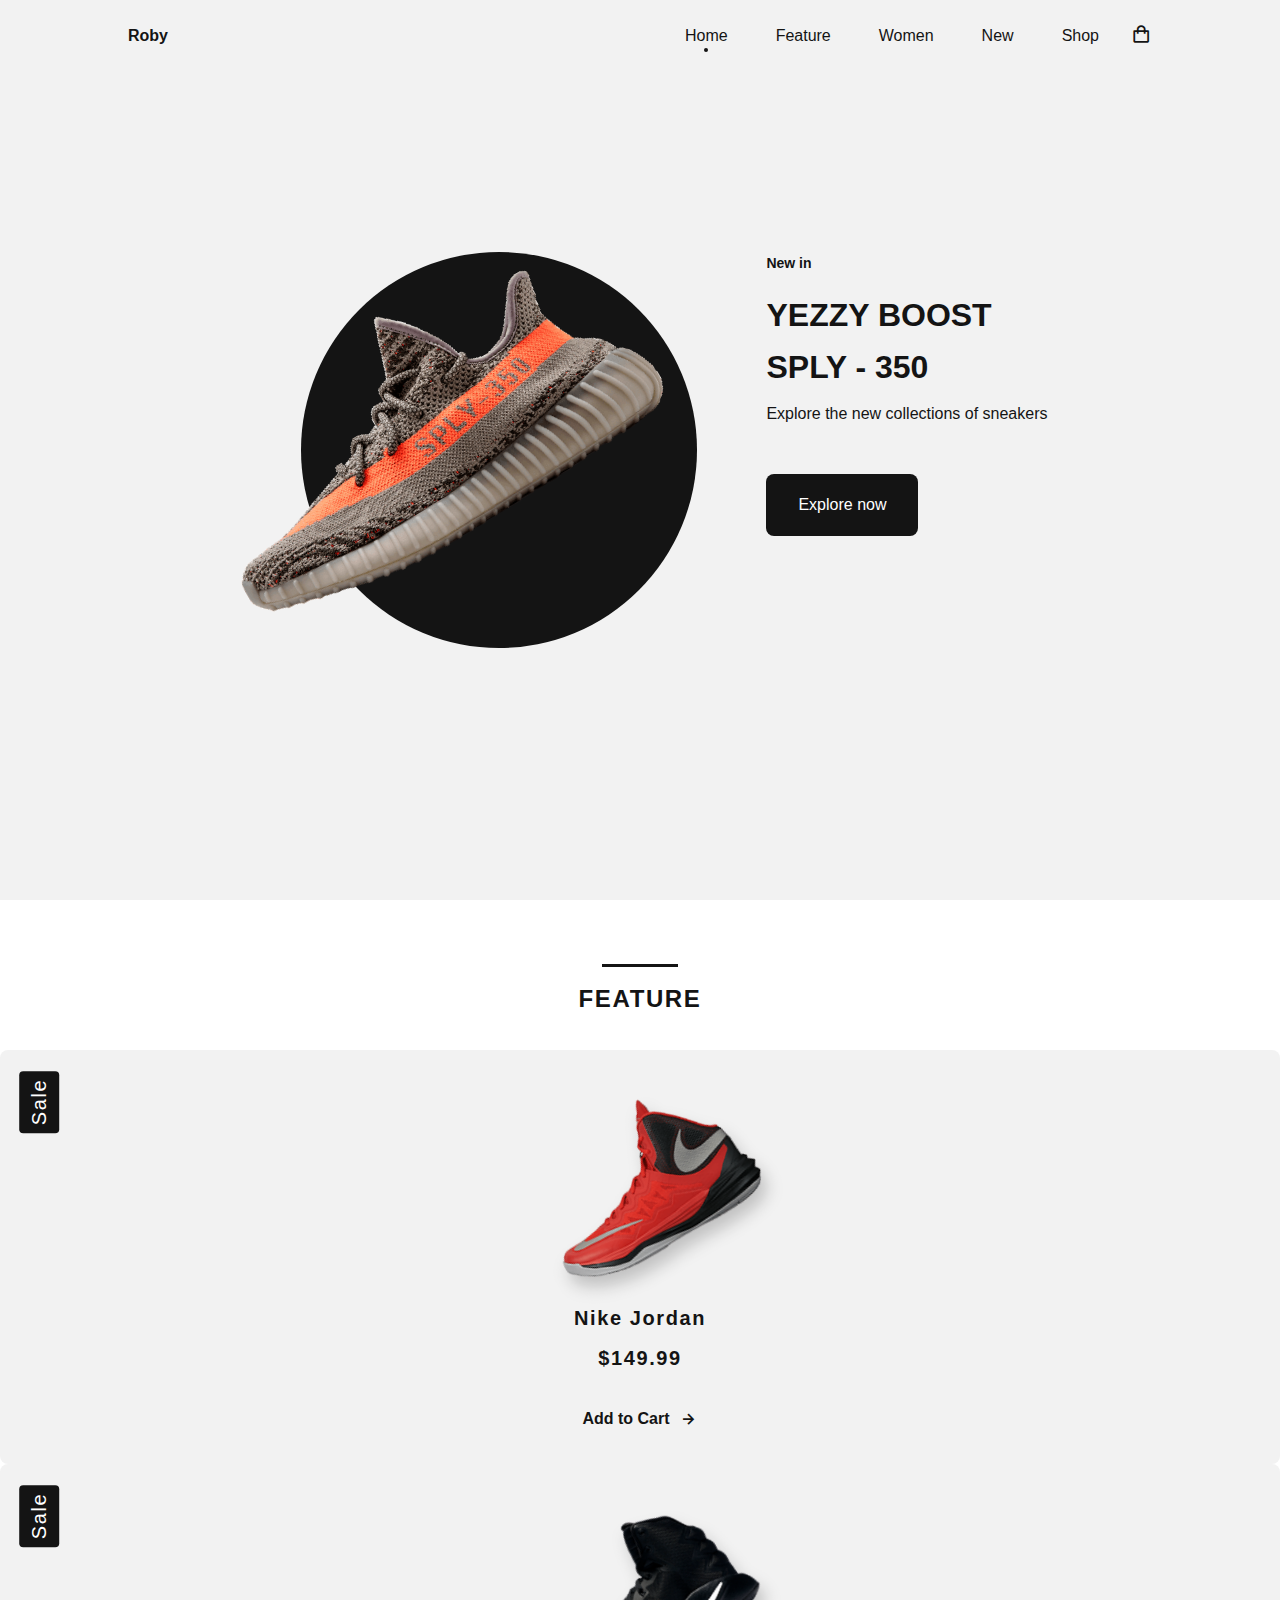
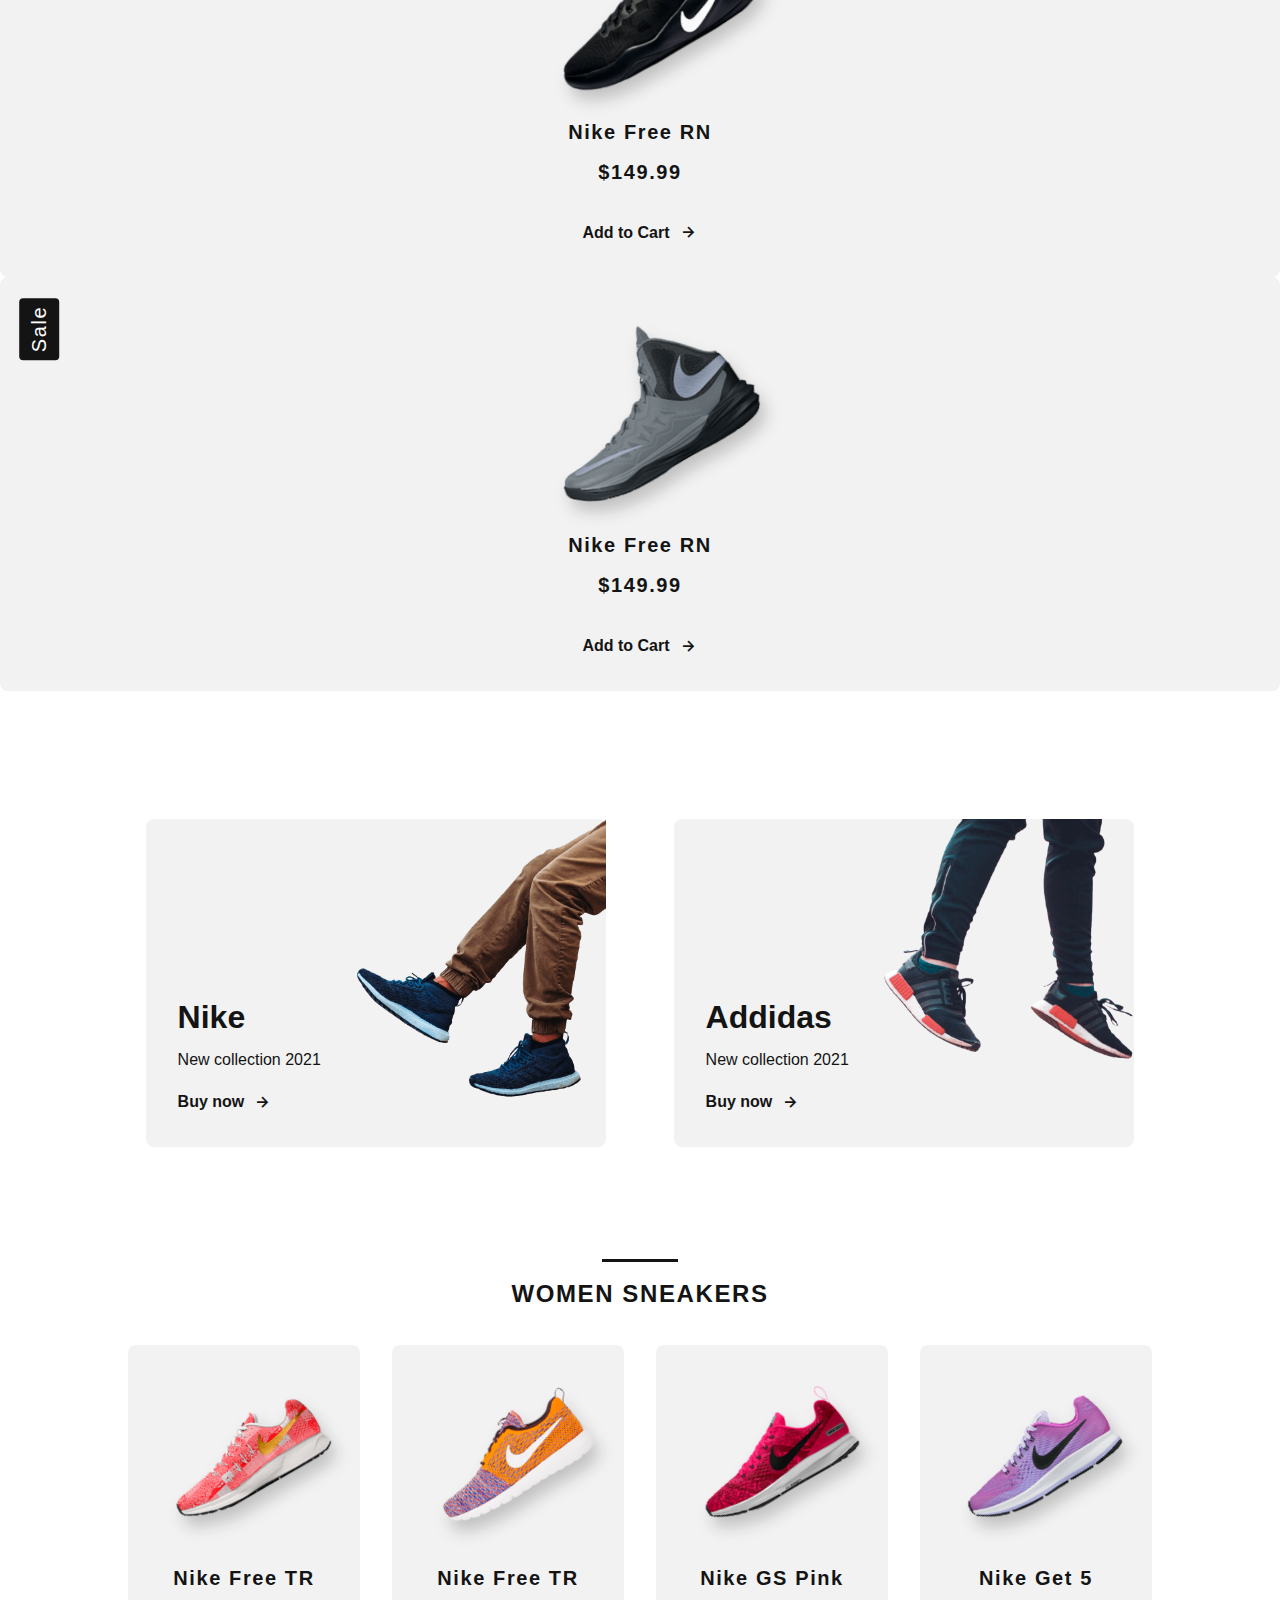
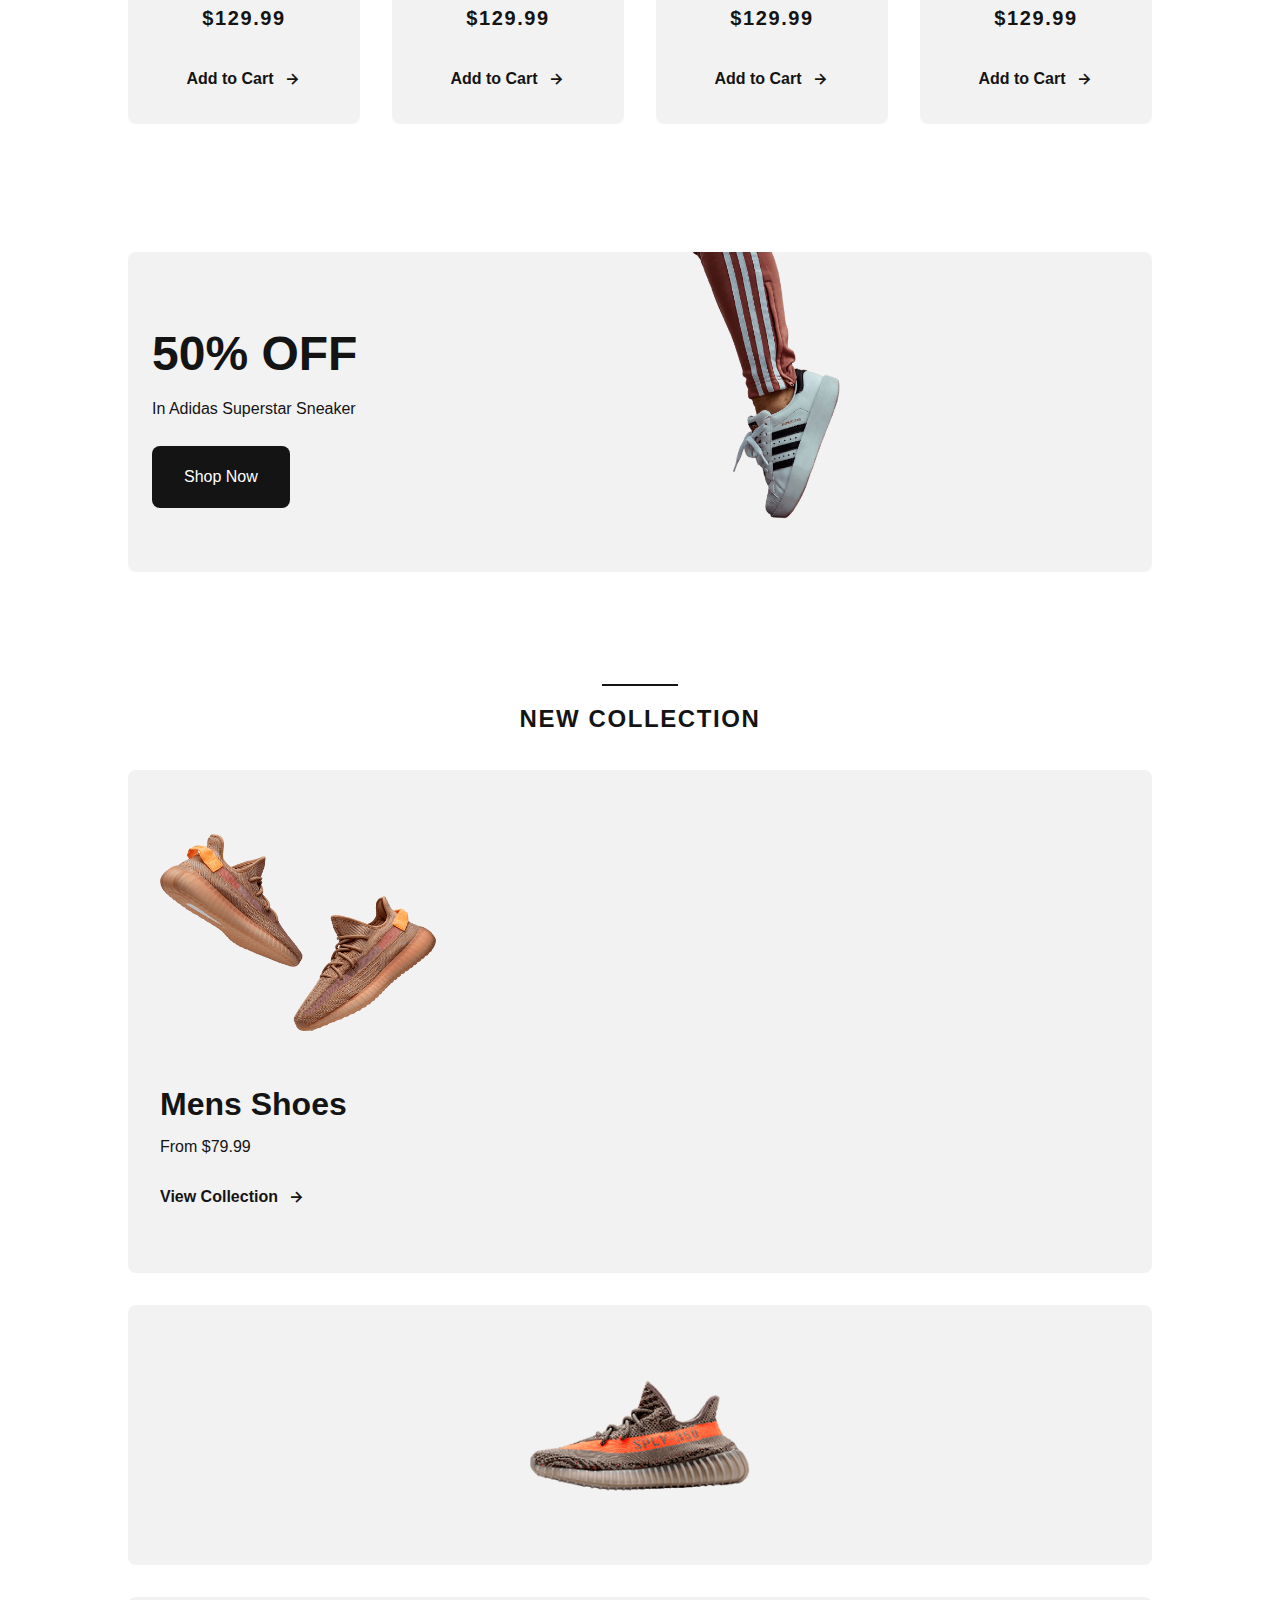
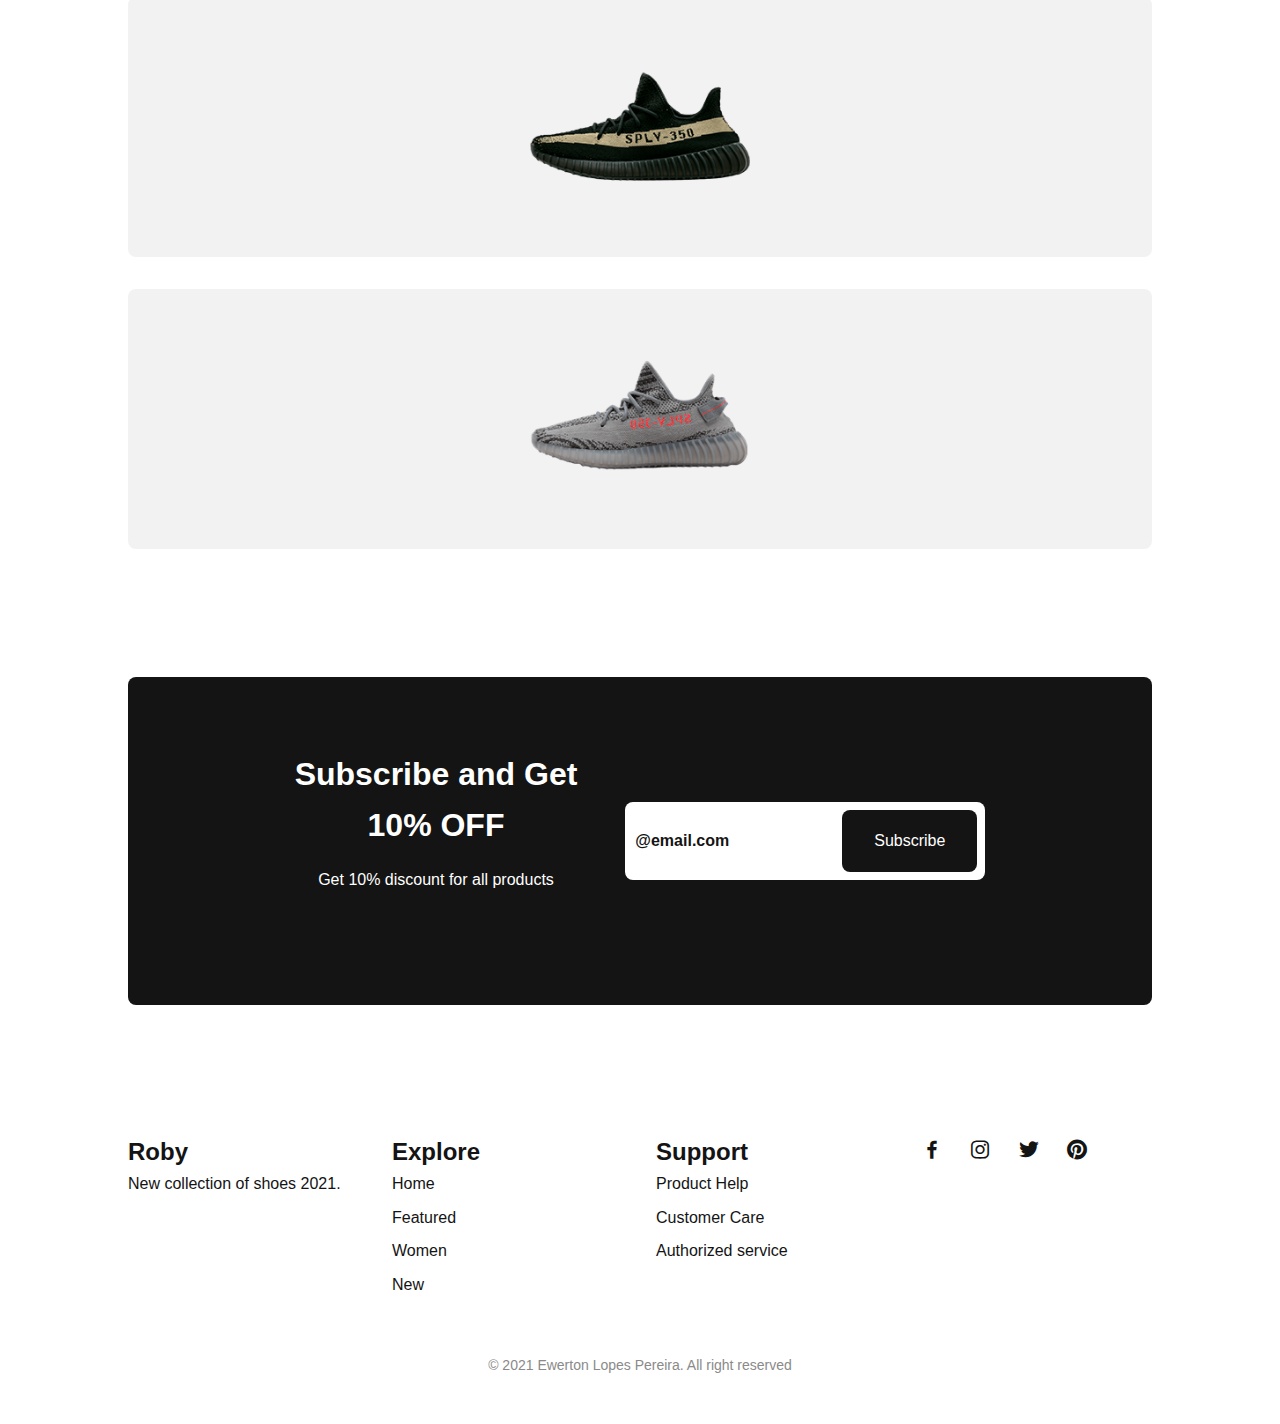
==== index.html @ 41cf19eb "Ecommerce Sneaker Store: HTML, Css and JavaScript." ====
<!DOCTYPE html>
<html lang="pt-BR">
  <head>
    <meta charset="UTF-8" />
    <meta http-equiv="X-UA-Compatible" content="IE=edge" />
    <meta name="viewport" content="width=device-width, initial-scale=1.0" />
    <title>E-commerce Sneakers</title>
    <link rel="stylesheet" href="./assets/css/style.css" />
    <link
      rel="stylesheet"
      href="https://cdn.jsdelivr.net/npm/boxicons@latest/css/boxicons.min.css"
    />
  </head>
  <body>
    <header class="l-header" id="header">
      <nav class="nav bd-grid">
        <div class="nav__toggle" id="nav-toggle">
          <i class="bx bxs-grid"></i>
        </div>

        <a href="" class="nav__logo">Roby</a>

        <div class="nav__menu" id="nav-menu">
          <ul class="nav__list">
            <li class="nav__item">
              <a href="#home" class="nav__link active">Home</a>
            </li>
            <li class="nav__item">
              <a href="#feature" class="nav__link">Feature</a>
            </li>
            <li class="nav__item">
              <a href="#women" class="nav__link">Women</a>
            </li>
            <li class="nav__item"><a href="#new" class="nav__link">New</a></li>
            <li class="nav__item">
              <a href="./shop.html" class="nav__link">Shop</a>
            </li>
          </ul>
        </div>

        <div class="nav__shop">
          <i class="bx bx-shopping-bag"></i>
        </div>
      </nav>
    </header>

    <main class="main l-main">
      <!--HOME -->
      <section class="home" id="home">
        <div class="home__container bd-grid">
          <div class="home_sneaker">
            <div class="home__shape">
              <img src="./assets/img/imghome.png" alt="" class="home__img" />
            </div>

            <div class="home__data">
              <span class="home__new">New in</span>
              <h1 class="home__title">
                YEZZY BOOST <br />
                SPLY - 350
              </h1>
              <p class="home__description">
                Explore the new collections of sneakers
              </p>
              <a href="#" class="button">Explore now</a>
            </div>
          </div>
        </div>
      </section>

      <!-- FEATURE -->
      <section class="feature section" id="feature">
        <h2 class="section-title">FEATURE</h2>

        <div class="feature__container">
          <article class="sneaker">
            <div class="sneaker__sale">Sale</div>
            <img src="./assets/img/featured1.png" alt="" class="sneaker__img" />
            <span class="sneaker__name">Nike Jordan</span>
            <span class="sneaker__price">$149.99</span>
            <a href="#" class="button-light"
              >Add to Cart <i class="bx bx-right-arrow-alt button-icon"></i
            ></a>
          </article>

          <article class="sneaker">
            <div class="sneaker__sale">Sale</div>
            <img src="./assets/img/featured2.png" alt="" class="sneaker__img" />
            <span class="sneaker__name">Nike Free RN</span>
            <span class="sneaker__price">$149.99</span>
            <a href="#" class="button-light"
              >Add to Cart <i class="bx bx-right-arrow-alt button-icon"></i
            ></a>
          </article>

          <article class="sneaker">
            <div class="sneaker__sale">Sale</div>
            <img src="./assets/img/featured3.png" alt="" class="sneaker__img" />
            <span class="sneaker__name">Nike Free RN</span>
            <span class="sneaker__price">$149.99</span>
            <a href="#" class="button-light"
              >Add to Cart <i class="bx bx-right-arrow-alt button-icon"></i
            ></a>
          </article>
        </div>
      </section>

      <!--COLLECTION-->
      <section class="collection section">
        <div class="collection__container bd-grid">
          <div class="collection__card">
            <div class="collection__data">
              <h3 class="collection__name">Nike</h3>
              <p class="collection__description">New collection 2021</p>
              <a href="" class="button-light"
                >Buy now <i class="bx bx-right-arrow-alt button-icon"></i
              ></a>
            </div>

            <img
              src="./assets/img/collection1.png"
              alt=""
              class="collection__img"
            />
          </div>

          <div class="collection__card">
            <div class="collection__data">
              <h3 class="collection__name">Addidas</h3>
              <p class="collection__description">New collection 2021</p>
              <a href="" class="button-light"
                >Buy now <i class="bx bx-right-arrow-alt button-icon"></i
              ></a>
            </div>

            <img
              src="./assets/img/collection2.png"
              alt=""
              class="collection__img"
            />
          </div>
        </div>
      </section>

      <!--WOMEN SNEAKER-->
      <section class="women section" id="women">
        <h2 class="section-title">WOMEN SNEAKERS</h2>

        <div class="women__container bd-grid">
          <article class="sneaker">
            <img src="./assets/img/women1.png" alt="" class="sneaker__img" />
            <span class="sneaker__name">Nike Free TR</span>
            <span class="sneaker__price">$129.99</span>
            <a href="#" class="button-light"
              >Add to Cart <i class="bx bx-right-arrow-alt button-icon"></i
            ></a>
          </article>

          <article class="sneaker">
            <img src="./assets/img/women2.png" alt="" class="sneaker__img" />
            <span class="sneaker__name">Nike Free TR</span>
            <span class="sneaker__price">$129.99</span>
            <a href="#" class="button-light"
              >Add to Cart <i class="bx bx-right-arrow-alt button-icon"></i
            ></a>
          </article>

          <article class="sneaker">
            <img src="./assets/img/women3.png" alt="" class="sneaker__img" />
            <span class="sneaker__name">Nike GS Pink</span>
            <span class="sneaker__price">$129.99</span>
            <a href="#" class="button-light"
              >Add to Cart <i class="bx bx-right-arrow-alt button-icon"></i
            ></a>
          </article>

          <article class="sneaker">
            <img src="./assets/img/women4.png" alt="" class="sneaker__img" />
            <span class="sneaker__name">Nike Get 5</span>
            <span class="sneaker__price">$129.99</span>
            <a href="#" class="button-light"
              >Add to Cart <i class="bx bx-right-arrow-alt button-icon"></i
            ></a>
          </article>
        </div>
      </section>

      <!-- OFFER -->
      <section class="offer section">
        <div class="offer__container bd-grid">
          <div class="offer__data">
            <h3 class="offer__title">50% OFF</h3>
            <p class="offer__description">In Adidas Superstar Sneaker</p>
            <a href="#" class="button">Shop Now</a>
          </div>

          <img src="./assets/img/offert.png" alt="" class="offer__img" />
        </div>
      </section>

      <!--NEW COLLECTION -->
      <section class="new section" id="new">
        <h2 class="section-title">NEW COLLECTION</h2>

        <div class="new__container bd-grid">
          <div class="new__mens">
            <img src="./assets/img/new1.png" alt="" class="new__mens-img" />
            <h3 class="new__title">Mens Shoes</h3>
            <span class="new__price">From $79.99</span>
            <a href="#" class="button-light"
              >View Collection<i class="bx bx-right-arrow-alt button-icon"></i
            ></a>
          </div>
          <div class="new__sneaker">
            <div class="new__sneaker-card">
              <img
                src="./assets/img/new2.png"
                alt=""
                class="new__sneaker-img"
              />
              <div class="new__sneaker-overlay">
                <a href="#" class="button">Add to Cart</a>
              </div>
            </div>
          </div>

          <div class="new__sneaker">
            <div class="new__sneaker-card">
              <img
                src="./assets/img/new3.png"
                alt=""
                class="new__sneaker-img"
              />
              <div class="new__sneaker-overlay">
                <a href="#" class="button">Add to Cart</a>
              </div>
            </div>
          </div>

          <div class="new__sneaker">
            <div class="new__sneaker-card">
              <img
                src="./assets/img/new4.png"
                alt=""
                class="new__sneaker-img"
              />
              <div class="new__sneaker-overlay">
                <a href="#" class="button">Add to Cart</a>
              </div>
            </div>
          </div>
        </div>
      </section>

      <!-- NEWSLETTER  -->
      <section class="newsletter section">
        <div class="newsletter__container bd-grid">
          <div>
            <h3 class="newsletter__title">
              Subscribe and Get <br />
              10% OFF
            </h3>
            <p class="newsletter__description">
              Get 10% discount for all products
            </p>
          </div>
          <form action="" class="newsletter__subscribe">
            <input
              type="text"
              placeholder="@email.com"
              class="newsletter__input"
            />
            <a href="" class="button">Subscribe</a>
          </form>
        </div>
      </section>

      <!--FOOTER    -->
      <footer class="footer section">
        <div class="footer__container bd-grid">
          <div class="footer_box">
            <h3 class="footer__title">Roby</h3>
            <p class="footer__description">New collection of shoes 2021.</p>
          </div>

          <div class="footer_box">
            <h3 class="footer__title">Explore</h3>
            <ul>
              <li><a href="#home" class="footer__link">Home</a></li>
              <li><a href="#featured" class="footer__link">Featured</a></li>
              <li><a href="#women" class="footer__link">Women</a></li>
              <li><a href="#new" class="footer__link">New</a></li>
            </ul>
          </div>

          <div class="footer_box">
            <h3 class="footer__title">Support</h3>
            <ul>
              <li><a href="#" class="footer__link">Product Help</a></li>
              <li><a href="#" class="footer__link">Customer Care</a></li>
              <li><a href="#" class="footer__link">Authorized service</a></li>
            </ul>
          </div>

          <div class="footer_box">
            <a href="" class="footer__social"
              ><i class="bx bxl-facebook"></i
            ></a>
            <a href="" class="footer__social"
              ><i class="bx bxl-instagram"></i
            ></a>
            <a href="" class="footer__social"><i class="bx bxl-twitter"></i></a>
            <a href="" class="footer__social"
              ><i class="bx bxl-pinterest"></i
            ></a>
          </div>
        </div>

        <p class="footer__copy">
          &#169; 2021 Ewerton Lopes Pereira. All right reserved
        </p>
      </footer>
    </main>
    <script src="./assets/js/main.js"></script>
  </body>
</html>
---- assets/css/style.css ----
:root {
  --header-height: 3rem;

  --font-medium: 500;
  --font-semi-bold: 600;
  --font-bold: 700;

  --dark-color: #141414;
  --dark-color-light: #8a8a8a;
  --dark-color-lighten: #f2f2f2;
  --white-color: #fff;

  --body-font: "Poppins", sans-serif;
  --big-font-size: 1.25rem;
  --bigger-font-size: 1.5rem;
  --biggest-font-size: 2rem;
  --h2-font-size: 1.25rem;
  --normal-font-size: 0.938rem;
  --smaller-font-size: 0.813rem;

  --mb-1: 0.5rem;
  --mb-2: 1rem;
  --mb-3: 1.5rem;
  --mb-4: 2rem;
  --mb-5: 2.5rem;
  --mb-6: 3rem;

  --z-fixed: 100;

  --rotate-img: rotate(-30deg);
}

@media screen and (min-width: 768px) {
  :root {
    --big-font-size: 1.5rem;
    --bigger-font-size: 2rem;
    --biggest-font-size: 3rem;
    --normal-font-size: 1rem;
    --smaller-font-size: 0.875rem;
  }
}

*,
::before,
::after {
  box-sizing: border-box;
}

html {
  scroll-behavior: smooth;
}

body {
  margin: var(--header-height) 0 0 0;
  font-family: var(--body-font);
  font-size: var(--normal-font-size);
  font-weight: var(--font-medium);
  color: var(--dark-color);
  line-height: 1.6;
}

h1,
h2,
h3,
p,
ul {
  margin: 0;
}

ul {
  padding: 0;
  list-style: none;
}

a {
  text-decoration: none;
  color: var(--dark-color);
}

img {
  max-width: 100%;
  height: auto;
  display: block;
}

.section {
  padding: 5rem 0 2rem;
}

.section-title {
  position: relative;
  font-size: var(--big-font-size);
  margin-bottom: var(--mb-4);
  text-align: center;
  letter-spacing: 0.1rem;
}

.section-title::after {
  content: "";
  position: absolute;
  width: 56px;
  height: 0.18rem;
  top: -1rem;
  left: 0;
  right: 0;
  margin: auto;
  background-color: var(--dark-color);
}

/* LAYOUT */

.bd-grid {
  max-width: 1024px;
  display: grid;
  grid-template-columns: 100%;
  column-gap: 2rem;
  width: calc(100% - 2rem);
  margin-left: var(--mb-2);
  margin-right: var(--mb-2);
}

.l-header {
  width: 100%;
  position: fixed;
  top: 0;
  left: 0;
  z-index: var(--z-fixed);
  background-color: var(--dark-color-lighten);
}

/* NAV */
.nav {
  height: var(--header-height);
  display: flex;
  justify-content: space-between;
  align-items: center;
}

@media screen and (max-width: 768px) {
  .nav__menu {
    position: fixed;
    top: var(--header-height);
    left: -100%;
    width: 70%;
    height: 100vh;
    padding: 2rem;
    background-color: var(--white-color);
    transition: 0.5s;
  }
}

.nav__item {
  margin-bottom: var(--mb-4);
}

.nav__logo {
  font-weight: var(--font-semi-bold);
}

.nav__toggle,
.nav__shop {
  font-size: 1.3rem;
  cursor: pointer;
}

/* SHOW MENU */
.show {
  left: 0;
}

/* ACTIVE LINK */
.active {
  position: relative;
}

.active::before {
  content: "";
  position: absolute;
  bottom: -0.5rem;
  left: 45%;
  width: 4px;
  height: 4px;
  background-color: var(--dark-color);
  border-radius: 50%;
}

/* CHANGE COLOR HEADER */
.scroll-header {
  background-color: var(--white-color);
  box-shadow: 0 2px 4px rgba(0, 0, 0, 0.1);
}

/* HOME */
.home {
  background-color: var(--dark-color-lighten);
  overflow: hidden;
}

.home__container {
  height: calc(100vh - 2rem);
}

.home_sneaker {
  position: relative;
  display: flex;
  justify-content: center;
  align-self: center;
}

.home__shape {
  width: 220px;
  height: 220px;
  background-color: var(--dark-color);
  border-radius: 50%;
  margin: 0 auto;
}

.home__img {
  position: absolute;
  top: 2rem;
  max-width: initial;
  width: 255px;
  transform: var(--rotate-img);
}

.home__new {
  display: block;
  font-size: var(--smaller-font-size);
  font-weight: var(--font-semi-bold);
  margin-bottom: var(--mb-2);
}

.home__title {
  font-size: var(--bigger-font-size);
  margin-bottom: var(--mb-1);
}

.home__description {
  margin-bottom: var(--mb-6);
}

/* BUTTONS */
.button {
  display: inline-block;
  background-color: var(--dark-color);
  color: var(--white-color);
  padding: 1.125rem 2rem;
  font-weight: var(--font-medium);
  border-radius: 0.5rem;
  transition: 0.3s;
}

.button:hover {
  transform: translateY(-0.25rem);
}

.button-light {
  display: inline-flex;
  color: var(--dark-color);
  font-weight: var(--font-bold);
  align-items: center;
}

.button-icon {
  font-size: 1.25rem;
  margin-left: var(--mb-1);
  transition: 0.3s;
}

.button-light:hover .button-icon {
  transform: translateX(0.25rem);
}

/* FEATURED */

.featured__container {
  row-gap: 2rem;
  grid-template-columns: repeat(auto-fit, minmax(220px, 1fr));
}

.sneaker {
  position: relative;
  display: flex;
  flex-direction: column;
  align-items: center;
  padding: 2rem;
  background-color: var(--dark-color-lighten);
  border-radius: 0.5rem;
  transition: 0.3s;
}

.sneaker__sale {
  position: absolute;
  left: 0.5rem;
  background-color: var(--dark-color);
  color: var(--white-color);
  padding: 0.25rem 0.5rem;
  border-radius: 0.25rem;
  font-size: var(--h2-font-size);
  transform: rotate(-90deg);
  letter-spacing: 0.1rem;
}

.sneaker__img {
  width: 220px;
  margin-top: var(--mb-3);
  margin-bottom: var(--mb-6);
  transform: var(--rotate-img);
  filter: drop-shadow(0 12px 8px rgba(0, 0, 0, 0.2));
}

.sneaker__name,
.sneaker__price {
  font-size: var(--h2-font-size);
  letter-spacing: 0.1rem;
  font-weight: var(--font-bold);
}

.sneaker__name {
  margin-bottom: var(--mb-1);
}

.sneaker__price {
  margin-bottom: var(--mb-4);
}

.sneaker:hover {
  transform: translateY(-0.5rem);
}

.sneaker__pages {
  margin-top: var(--mb-6);
}

.sneaker__pag {
  padding: 0.5rem 1rem;
  border: 1px solid var(--dark-color);
}

.sneaker__pag:hover {
  background-color: var(--dark-color);
  color: var(--white-color);
}

/* COLLECTIONS */
.collection__container {
  row-gap: 2rem;
  justify-content: space-around;
}

.collection__card {
  position: relative;
  display: flex;
  height: 328px;
  background-color: var(--dark-color-lighten);
  padding: 2rem;
  border-radius: 0.5rem;
  transition: 0.3s;
}

.collection__data {
  align-self: flex-end;
}

.collection__img {
  position: absolute;
  top: 0;
  right: 0;
  width: 230px;
}

.collection__name {
  font-size: var(--bigger-font-size);
  margin-bottom: 0.25rem;
}

.collection__description {
  margin-bottom: var(--mb-2);
}

.collection__card:hover {
  transform: translateY(-0.5rem);
}

/* ---- WOMEN SNEAKERS ---- */
.women__container {
  row-gap: 2rem;
  grid-template-columns: repeat(auto-fit, minmax(220px, 1fr));
}

/* ---- OFFER ---- */
.offer__container {
  grid-template-columns: 55% 45%;
  column-gap: 0;
  background-color: var(--dark-color-lighten);
  border-radius: 0.5rem;
  justify-content: center;
}

.offer__data {
  padding: 4rem 0 4rem 1.5rem;
}

.offer__title {
  font-size: var(--biggest-font-size);
  margin-bottom: 0.25rem;
}

.offer__description {
  margin-bottom: var(--mb-3);
}

.offer__img {
  width: 153px;
}

/* === NEW COLLECTION === */
.new__container {
  row-gap: 2rem;
}

.new__mens {
  display: flex;
  flex-direction: column;
  justify-content: center;
  background-color: var(--dark-color-lighten);
  border-radius: 0.5rem;
  padding: 2rem;
}

.new__mens-img {
  width: 276px;
  margin-bottom: var(--mb-3);
}

.new__title {
  font-size: var(--bigger-font-size);
  margin-bottom: 0.25rem;
}

.new__price {
  display: block;
  margin-bottom: var(--mb-3);
}

.new__sneaker {
  display: grid;
  gap: 1.5rem;
  grid-template-columns: repeat(auto-fit, minmax(280px, 1fr));
}

.new__sneaker-card {
  position: relative;
  padding: 3.5rem 1.5rem;
  background-color: var(--dark-color-lighten);
  border-radius: 0.5rem;
  overflow: hidden;
  display: flex;
  justify-content: center;
}

.new__sneaker-img {
  width: 220px;
}

.new__sneaker-overlay {
  position: absolute;
  left: 0;
  bottom: -100%;
  width: 100%;
  height: 100%;
  display: flex;
  justify-content: center;
  align-items: center;
  background-color: rgba(138, 138, 138, 0.3);
  transition: 0.3s;
}

.new__sneaker-card:hover .new__sneaker-overlay {
  bottom: 0;
}

/* ===== NEWSLETTER ==== */
.newsletter__container {
  background-color: var(--dark-color);
  color: var(--white-color);
  padding: 2rem 0.5rem;
  border-radius: 0.5rem;
  text-align: center;
}
.newsletter__title {
  font-size: var(--bigger-font-size);
  margin-bottom: var(--mb-2);
}

.newsletter__description {
  margin-bottom: var(--mb-5);
}

.newsletter__subscribe {
  display: flex;
  column-gap: 0.5rem;
  background-color: var(--white-color);
  padding: 0.5rem;
  border-radius: 0.5rem;
}

.newsletter__input {
  outline: none;
  border: none;
  width: 90%;
  font-size: var(--normal-font-size);
}

.newsletter__input::placeholder {
  color: var(--dark-color);
  font-family: var(--body-font);
  font-size: var(--normal-font-size);
  font-weight: var(--font-semi-bold);
}

/* ==== FOOTER ==== */
.footer__container {
  grid-template-columns: repeat(auto-fit, minmax(220px, 1fr));
}

.footer__box {
  margin-bottom: var(--mb-4);
}

.footer__title {
  font-size: var(--big-font-size);
}

.footer__link {
  display: block;
  width: max-content;
  margin-bottom: var(--mb-1);
}

.footer__social {
  font-size: 1.5rem;
  margin-right: 1.25rem;
}

.footer__copy {
  padding-top: 3rem;
  font-size: var(--smaller-font-size);
  color: var(--dark-color-light);
  text-align: center;
}

/* ====== MEDIA QUERIES ========= */
@media screen and (max-width: 576px) {
  .home {
    background-color: var(--dark-color-lighten);
    overflow: hidden;
  }

  .home__container {
    height: calc(70vh - 2rem);
    display: flex;
    flex-direction: column;
    width: 80%;
  }

  .home_sneaker {
    position: relative;
    display: block;
    justify-content: center;
    align-self: center;
  }

  .home__shape {
    width: 200px;
    height: 200px;
    background-color: var(--dark-color);
    border-radius: 50%;
    margin: 0 auto;
  }

  .home__img {
    position: absolute;
    top: 2rem;
    max-width: initial;
    width: 255px;
    transform: var(--rotate-img);
  }

  .collection__container {
    grid-template-columns: 375px;
  }

  .collection__img {
    width: 240px;
  }

  .offer__container {
    grid-template-columns: max-content max-content;
  }

  .offer__data {
    text-align: center;
  }

  .new__mens {
    align-items: center;
  }
}

@media screen and (min-width: 768px) {
  body {
    margin: 0;
  }

  .section {
    padding: 5rem 0 3rem;
  }

  .section-title::after {
    width: 76px;
  }

  .nav {
    height: calc(var(--header-height) + 1.5rem);
  }

  .nav__menu {
    margin-left: auto;
  }

  .nav__list {
    display: flex;
  }

  .nav__item {
    margin-left: var(--mb-6);
    margin-bottom: 0;
  }

  .nav__toggle {
    display: none;
  }

  .home__container {
    height: 100vh;
    grid-template-columns: max-content max-content;
    justify-content: center;
    align-items: center;
  }

  .home__sneaker {
    order: 1;
  }

  .home__shape {
    width: 396px;
    height: 396px;
  }

  .home__img {
    width: 470px;
    top: 3.5em;
    right: 0;
    left: -3rem;
  }

  .collection__container {
    display: flex;
    width: 100vw;
  }

  .collection__card {
    width: 45%;
  }

  .collection__img {
    width: 250px;
  }

  .newsletter__container {
    grid-template-columns: max-content max-content;
    justify-content: center;
    align-items: center;
    padding: 4.5rem 2rem;
    column-gap: 3rem;
  }

  .newsletter__subscribe {
    margin-bottom: 0;
  }

  .newsletter__subscribe {
    width: 360px;
    height: max-content;
  }
}

@media screen and (min-width: 1024px) {
  .bd-grid {
    margin-left: auto;
    margin-right: auto;
  }

  .home__container {
    grid-template-columns: repeat(1, 815px);
  }

  .new__mens {
    align-items: initial;
    justify-content: flex-end;
    padding: 4rem 2rem;
  }

  .new__mens-img {
    margin-bottom: var(--mb-6);
  }
}
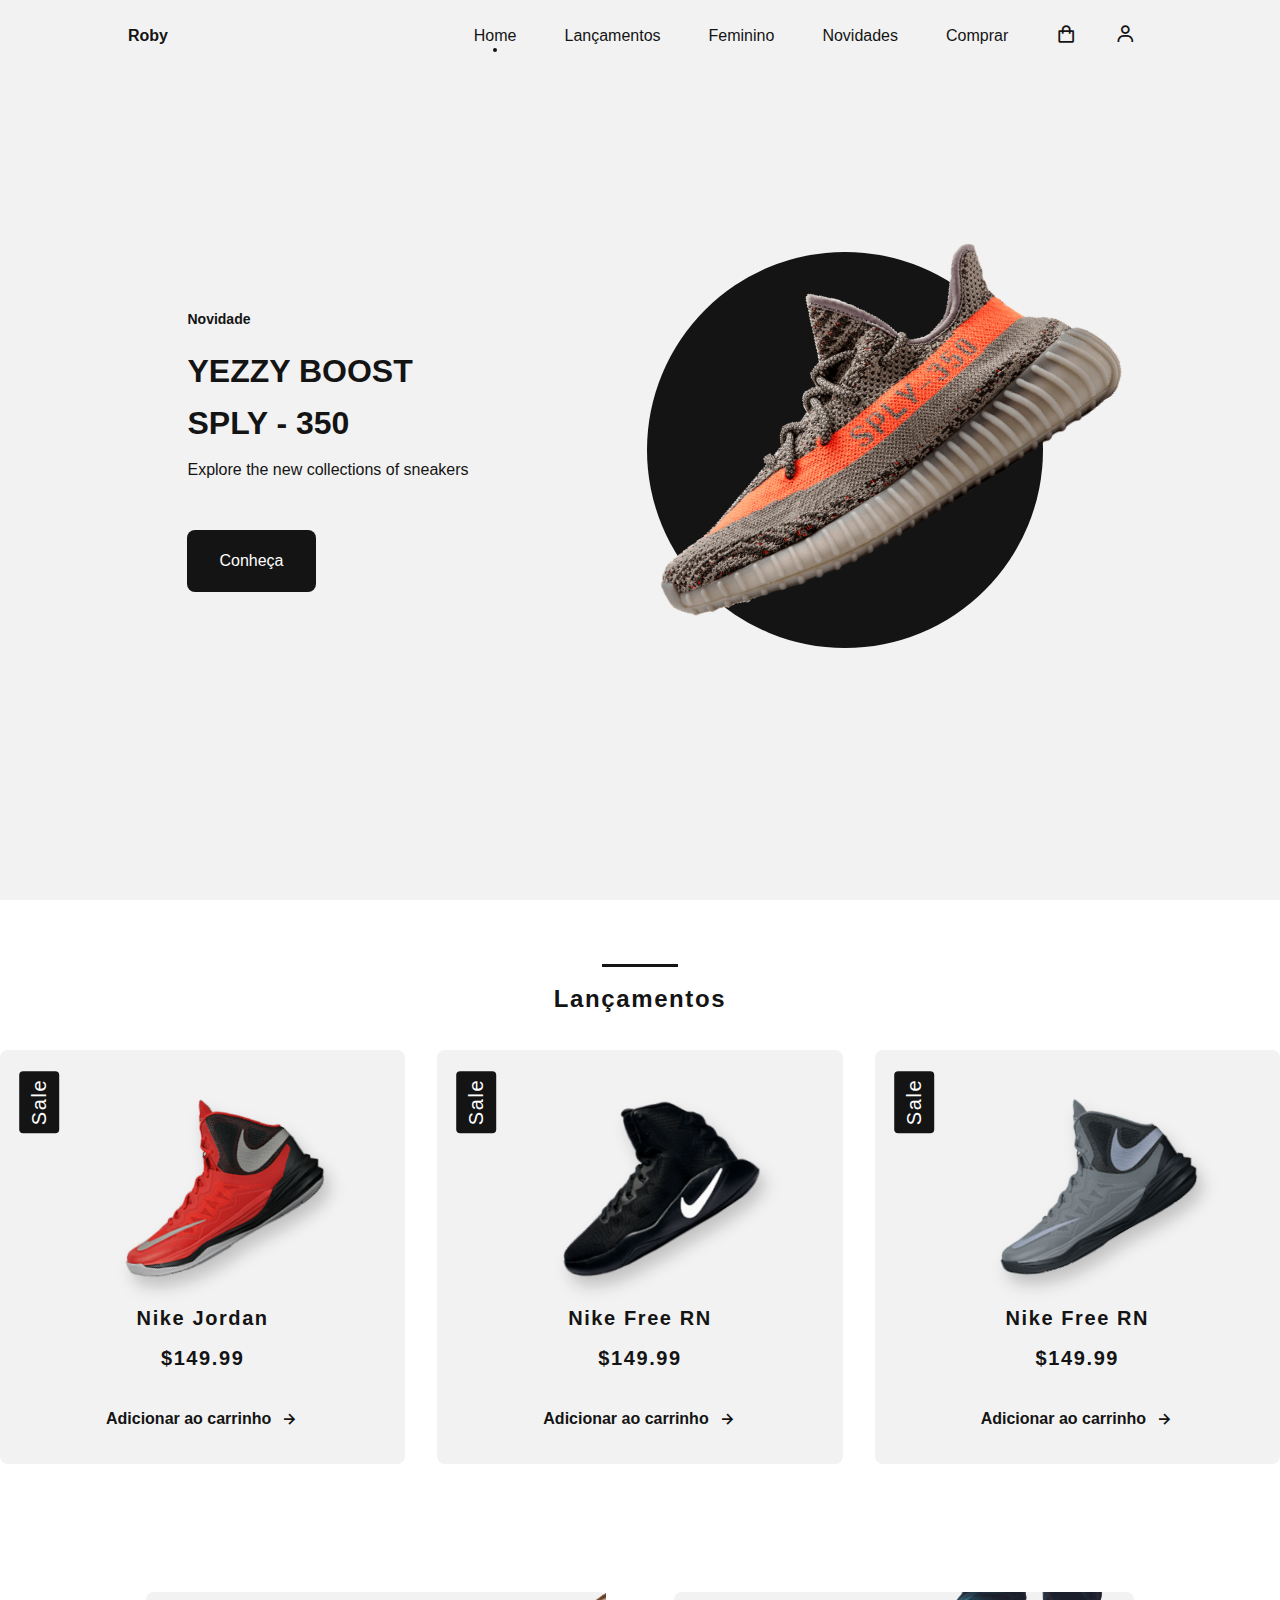
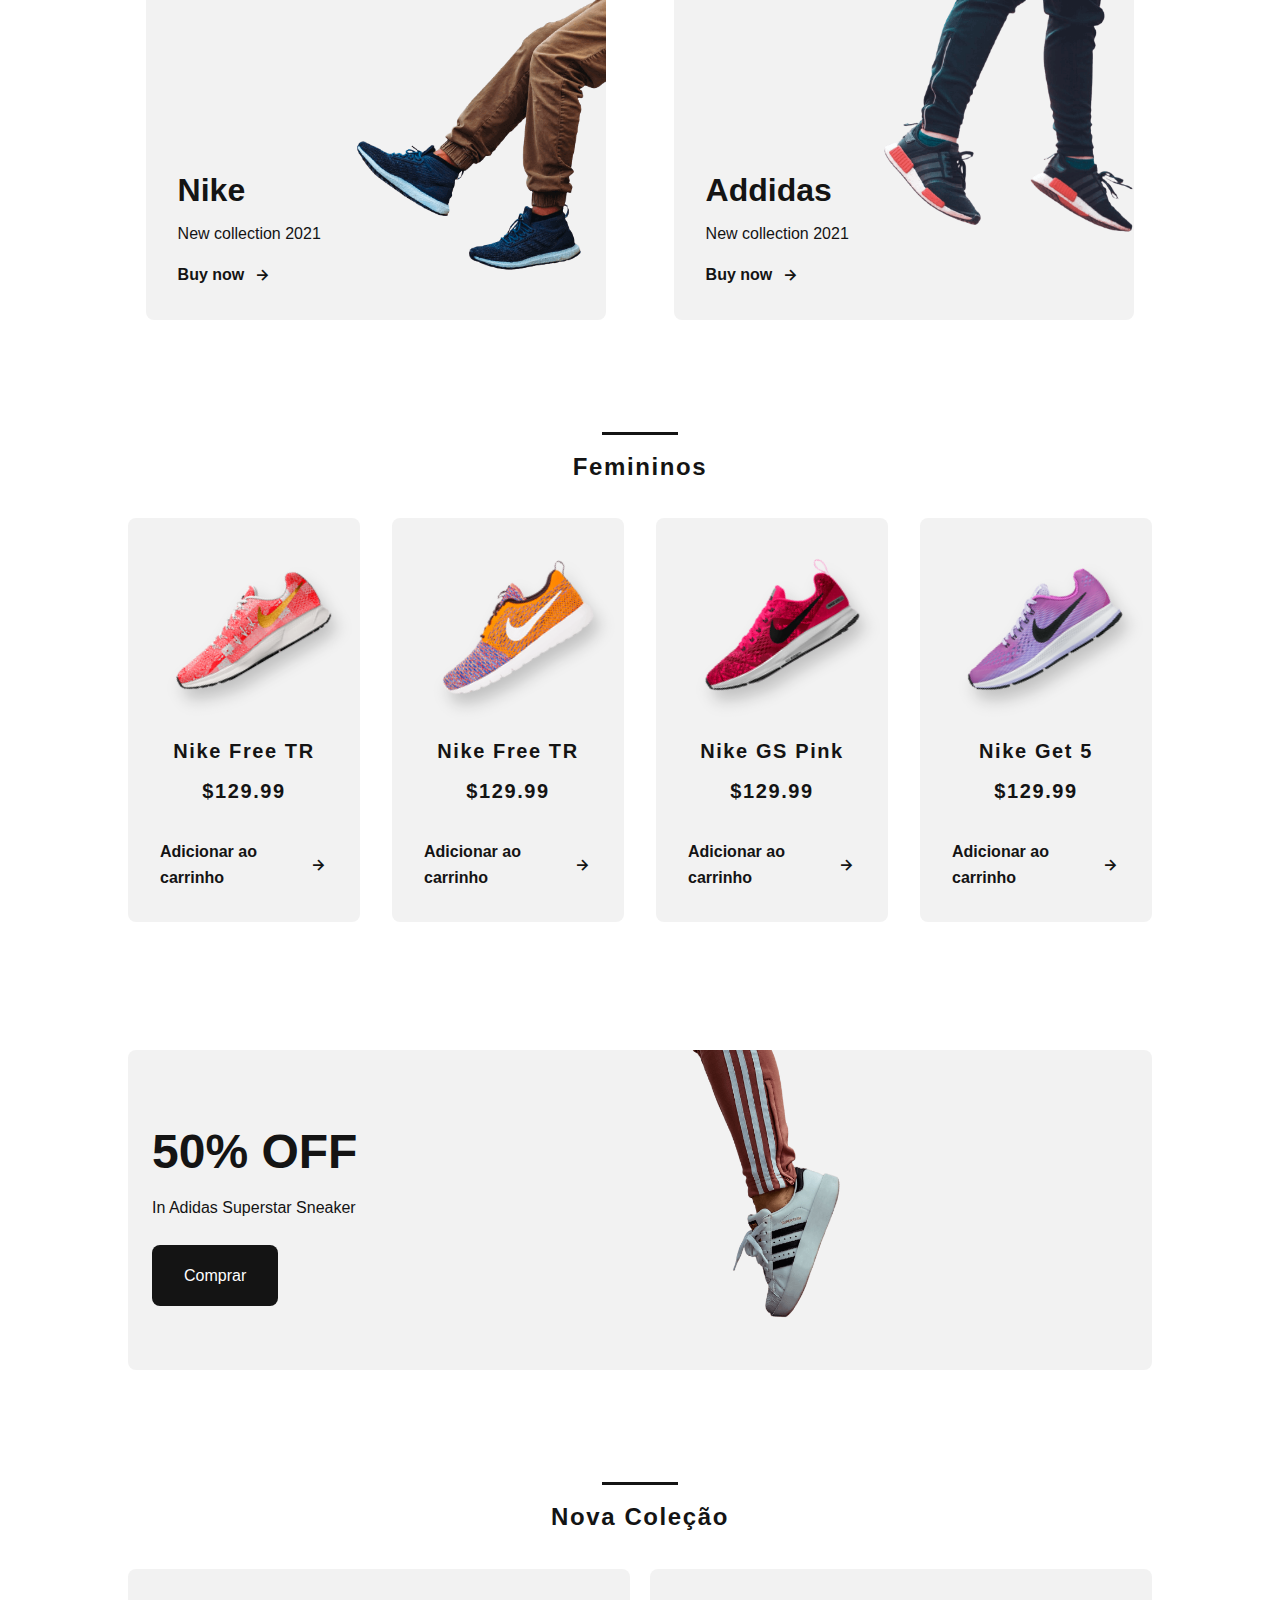
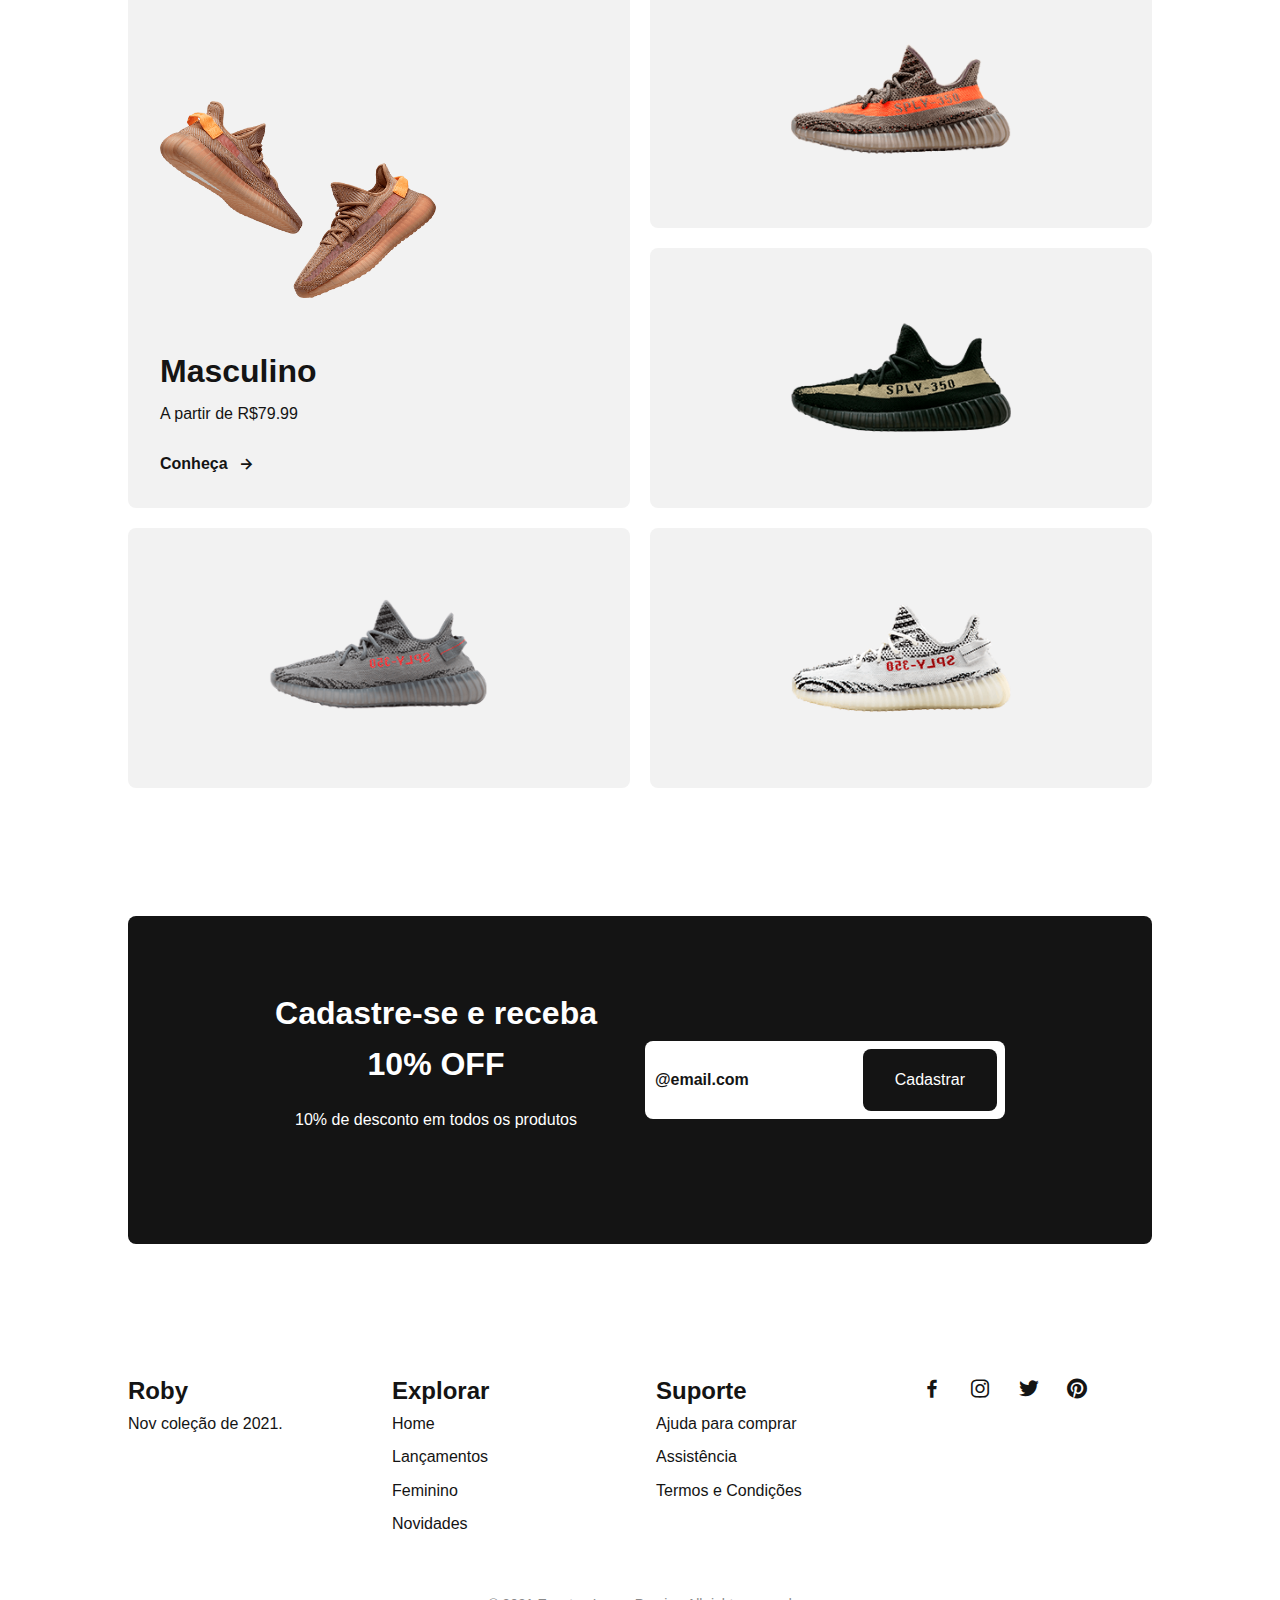
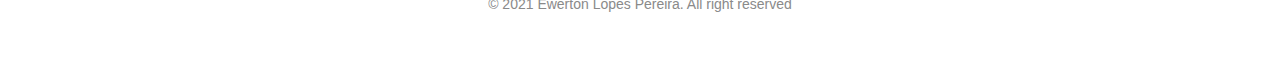
==== commit 2ac197f4: "feat: mobile responsive css code." ====
--- a/index.html
+++ b/index.html
@@ -26,20 +26,23 @@
               <a href="#home" class="nav__link active">Home</a>
             </li>
             <li class="nav__item">
-              <a href="#feature" class="nav__link">Feature</a>
-            </li>
-            <li class="nav__item">
-              <a href="#women" class="nav__link">Women</a>
-            </li>
-            <li class="nav__item"><a href="#new" class="nav__link">New</a></li>
-            <li class="nav__item">
-              <a href="./shop.html" class="nav__link">Shop</a>
+              <a href="#feature" class="nav__link">Lançamentos</a>
+            </li>
+            <li class="nav__item">
+              <a href="#women" class="nav__link">Feminino</a>
+            </li>
+            <li class="nav__item">
+              <a href="#new" class="nav__link">Novidades</a>
+            </li>
+            <li class="nav__item">
+              <a href="./shop.html" class="nav__link">Comprar</a>
             </li>
           </ul>
         </div>
 
         <div class="nav__shop">
           <i class="bx bx-shopping-bag"></i>
+          <i class="bx bx-user"></i>
         </div>
       </nav>
     </header>
@@ -48,29 +51,28 @@
       <!--HOME -->
       <section class="home" id="home">
         <div class="home__container bd-grid">
-          <div class="home_sneaker">
+          <div class="home__sneaker">
             <div class="home__shape">
               <img src="./assets/img/imghome.png" alt="" class="home__img" />
             </div>
-
-            <div class="home__data">
-              <span class="home__new">New in</span>
-              <h1 class="home__title">
-                YEZZY BOOST <br />
-                SPLY - 350
-              </h1>
-              <p class="home__description">
-                Explore the new collections of sneakers
-              </p>
-              <a href="#" class="button">Explore now</a>
-            </div>
+          </div>
+          <div class="home__data">
+            <span class="home__new">Novidade</span>
+            <h1 class="home__title">
+              YEZZY BOOST <br />
+              SPLY - 350
+            </h1>
+            <p class="home__description">
+              Explore the new collections of sneakers
+            </p>
+            <a href="#" class="button">Conheça</a>
           </div>
         </div>
       </section>
 
       <!-- FEATURE -->
       <section class="feature section" id="feature">
-        <h2 class="section-title">FEATURE</h2>
+        <h2 class="section-title">Lançamentos</h2>
 
         <div class="feature__container">
           <article class="sneaker">
@@ -79,7 +81,8 @@
             <span class="sneaker__name">Nike Jordan</span>
             <span class="sneaker__price">$149.99</span>
             <a href="#" class="button-light"
-              >Add to Cart <i class="bx bx-right-arrow-alt button-icon"></i
+              >Adicionar ao carrinho
+              <i class="bx bx-right-arrow-alt button-icon"></i
             ></a>
           </article>
 
@@ -89,7 +92,8 @@
             <span class="sneaker__name">Nike Free RN</span>
             <span class="sneaker__price">$149.99</span>
             <a href="#" class="button-light"
-              >Add to Cart <i class="bx bx-right-arrow-alt button-icon"></i
+              >Adicionar ao carrinho
+              <i class="bx bx-right-arrow-alt button-icon"></i
             ></a>
           </article>
 
@@ -99,7 +103,8 @@
             <span class="sneaker__name">Nike Free RN</span>
             <span class="sneaker__price">$149.99</span>
             <a href="#" class="button-light"
-              >Add to Cart <i class="bx bx-right-arrow-alt button-icon"></i
+              >Adicionar ao carrinho
+              <i class="bx bx-right-arrow-alt button-icon"></i
             ></a>
           </article>
         </div>
@@ -144,7 +149,7 @@
 
       <!--WOMEN SNEAKER-->
       <section class="women section" id="women">
-        <h2 class="section-title">WOMEN SNEAKERS</h2>
+        <h2 class="section-title">Femininos</h2>
 
         <div class="women__container bd-grid">
           <article class="sneaker">
@@ -152,7 +157,8 @@
             <span class="sneaker__name">Nike Free TR</span>
             <span class="sneaker__price">$129.99</span>
             <a href="#" class="button-light"
-              >Add to Cart <i class="bx bx-right-arrow-alt button-icon"></i
+              >Adicionar ao carrinho
+              <i class="bx bx-right-arrow-alt button-icon"></i
             ></a>
           </article>
 
@@ -161,7 +167,8 @@
             <span class="sneaker__name">Nike Free TR</span>
             <span class="sneaker__price">$129.99</span>
             <a href="#" class="button-light"
-              >Add to Cart <i class="bx bx-right-arrow-alt button-icon"></i
+              >Adicionar ao carrinho
+              <i class="bx bx-right-arrow-alt button-icon"></i
             ></a>
           </article>
 
@@ -170,7 +177,8 @@
             <span class="sneaker__name">Nike GS Pink</span>
             <span class="sneaker__price">$129.99</span>
             <a href="#" class="button-light"
-              >Add to Cart <i class="bx bx-right-arrow-alt button-icon"></i
+              >Adicionar ao carrinho
+              <i class="bx bx-right-arrow-alt button-icon"></i
             ></a>
           </article>
 
@@ -179,7 +187,8 @@
             <span class="sneaker__name">Nike Get 5</span>
             <span class="sneaker__price">$129.99</span>
             <a href="#" class="button-light"
-              >Add to Cart <i class="bx bx-right-arrow-alt button-icon"></i
+              >Adicionar ao carrinho
+              <i class="bx bx-right-arrow-alt button-icon"></i
             ></a>
           </article>
         </div>
@@ -191,7 +200,7 @@
           <div class="offer__data">
             <h3 class="offer__title">50% OFF</h3>
             <p class="offer__description">In Adidas Superstar Sneaker</p>
-            <a href="#" class="button">Shop Now</a>
+            <a href="#" class="button">Comprar</a>
           </div>
 
           <img src="./assets/img/offert.png" alt="" class="offer__img" />
@@ -200,15 +209,15 @@
 
       <!--NEW COLLECTION -->
       <section class="new section" id="new">
-        <h2 class="section-title">NEW COLLECTION</h2>
+        <h2 class="section-title">Nova Coleção</h2>
 
         <div class="new__container bd-grid">
           <div class="new__mens">
             <img src="./assets/img/new1.png" alt="" class="new__mens-img" />
-            <h3 class="new__title">Mens Shoes</h3>
-            <span class="new__price">From $79.99</span>
-            <a href="#" class="button-light"
-              >View Collection<i class="bx bx-right-arrow-alt button-icon"></i
+            <h3 class="new__title">Masculino</h3>
+            <span class="new__price">A partir de R$79.99</span>
+            <a href="#" class="button-light"
+              >Conheça<i class="bx bx-right-arrow-alt button-icon"></i
             ></a>
           </div>
           <div class="new__sneaker">
@@ -219,7 +228,7 @@
                 class="new__sneaker-img"
               />
               <div class="new__sneaker-overlay">
-                <a href="#" class="button">Add to Cart</a>
+                <a href="#" class="button">Adicionar ao carrinho</a>
               </div>
             </div>
           </div>
@@ -232,7 +241,7 @@
                 class="new__sneaker-img"
               />
               <div class="new__sneaker-overlay">
-                <a href="#" class="button">Add to Cart</a>
+                <a href="#" class="button">Adicionar ao carrinho</a>
               </div>
             </div>
           </div>
@@ -245,7 +254,20 @@
                 class="new__sneaker-img"
               />
               <div class="new__sneaker-overlay">
-                <a href="#" class="button">Add to Cart</a>
+                <a href="#" class="button">Adicionar ao carrinho</a>
+              </div>
+            </div>
+          </div>
+
+          <div class="new__sneaker">
+            <div class="new__sneaker-card">
+              <img
+                src="./assets/img/new5.png"
+                alt=""
+                class="new__sneaker-img"
+              />
+              <div class="new__sneaker-overlay">
+                <a href="#" class="button">Adicionar ao carrinho</a>
               </div>
             </div>
           </div>
@@ -257,11 +279,11 @@
         <div class="newsletter__container bd-grid">
           <div>
             <h3 class="newsletter__title">
-              Subscribe and Get <br />
+              Cadastre-se e receba<br />
               10% OFF
             </h3>
             <p class="newsletter__description">
-              Get 10% discount for all products
+              10% de desconto em todos os produtos
             </p>
           </div>
           <form action="" class="newsletter__subscribe">
@@ -270,7 +292,7 @@
               placeholder="@email.com"
               class="newsletter__input"
             />
-            <a href="" class="button">Subscribe</a>
+            <a href="" class="button">Cadastrar</a>
           </form>
         </div>
       </section>
@@ -280,25 +302,25 @@
         <div class="footer__container bd-grid">
           <div class="footer_box">
             <h3 class="footer__title">Roby</h3>
-            <p class="footer__description">New collection of shoes 2021.</p>
+            <p class="footer__description">Nov coleção de 2021.</p>
           </div>
 
           <div class="footer_box">
-            <h3 class="footer__title">Explore</h3>
+            <h3 class="footer__title">Explorar</h3>
             <ul>
               <li><a href="#home" class="footer__link">Home</a></li>
-              <li><a href="#featured" class="footer__link">Featured</a></li>
-              <li><a href="#women" class="footer__link">Women</a></li>
-              <li><a href="#new" class="footer__link">New</a></li>
+              <li><a href="#featured" class="footer__link">Lançamentos</a></li>
+              <li><a href="#women" class="footer__link">Feminino</a></li>
+              <li><a href="#new" class="footer__link">Novidades</a></li>
             </ul>
           </div>
 
           <div class="footer_box">
-            <h3 class="footer__title">Support</h3>
+            <h3 class="footer__title">Suporte</h3>
             <ul>
-              <li><a href="#" class="footer__link">Product Help</a></li>
-              <li><a href="#" class="footer__link">Customer Care</a></li>
-              <li><a href="#" class="footer__link">Authorized service</a></li>
+              <li><a href="#" class="footer__link">Ajuda para comprar</a></li>
+              <li><a href="#" class="footer__link">Assistência</a></li>
+              <li><a href="#" class="footer__link">Termos e Condições</a></li>
             </ul>
           </div>
 
--- a/assets/css/style.css
+++ b/assets/css/style.css
@@ -163,6 +163,10 @@
   cursor: pointer;
 }
 
+.nav__shop i {
+  padding: 0 1rem;
+}
+
 /* SHOW MENU */
 .show {
   left: 0;
@@ -205,6 +209,7 @@
   display: flex;
   justify-content: center;
   align-self: center;
+  margin: 0 50px;
 }
 
 .home__shape {
@@ -218,8 +223,8 @@
 .home__img {
   position: absolute;
   top: 2rem;
-  max-width: initial;
-  width: 255px;
+  max-width: min-content;
+  width: 275px;
   transform: var(--rotate-img);
 }
 
@@ -273,9 +278,10 @@
 
 /* FEATURED */
 
-.featured__container {
-  row-gap: 2rem;
+.feature__container {
+  display: grid;
   grid-template-columns: repeat(auto-fit, minmax(220px, 1fr));
+  gap: 2rem;
 }
 
 .sneaker {
@@ -446,7 +452,7 @@
 .new__sneaker {
   display: grid;
   gap: 1.5rem;
-  grid-template-columns: repeat(auto-fit, minmax(280px, 1fr));
+  grid-template-columns: repeat(auto-fit, minmax(220px, 1fr));
 }
 
 .new__sneaker-card {
@@ -651,6 +657,7 @@
 
   .home__sneaker {
     order: 1;
+    margin: 0 50px;
   }
 
   .home__shape {
@@ -703,16 +710,63 @@
   }
 
   .home__container {
-    grid-template-columns: repeat(1, 815px);
+    column-gap: 8rem;
+  }
+
+  .home__shape {
+    width: 396px;
+    height: 396px;
+  }
+
+  .home__img {
+    position: relative;
+    top: 2rem;
+    max-width: min-content;
+    width: 550px;
+    transform: var(--rotate-img);
+  }
+
+  .collection__container {
+    grid-template-columns: repeat(2, 415px);
+  }
+
+  .new__container {
+    grid-template-columns: repeat(2, 1fr);
+    gap: 20px;
   }
 
   .new__mens {
+    grid-row: 1 / 3;
     align-items: initial;
     justify-content: flex-end;
-    padding: 4rem 2rem;
+    padding: 2rem 2rem;
+  }
+
+  .new__sneaker {
+    display: grid;
+    gap: 1.5rem;
+    grid-template-columns: repeat(auto-fit, minmax(200px, 1fr));
   }
 
   .new__mens-img {
     margin-bottom: var(--mb-6);
   }
-}
+  /* 
+  .feature__container {
+    display: flex;
+    justify-content: center;
+    row-gap: 2rem;
+    grid-template-columns: 1fr 1fr 1fr;
+  }
+
+  .sneaker {
+    position: relative;
+    display: flex;
+    flex-direction: column;
+    align-items: center;
+    padding: 2rem;
+    background-color: var(--dark-color-lighten);
+    border-radius: 0.5rem;
+    transition: 0.3s;
+  } */
+}
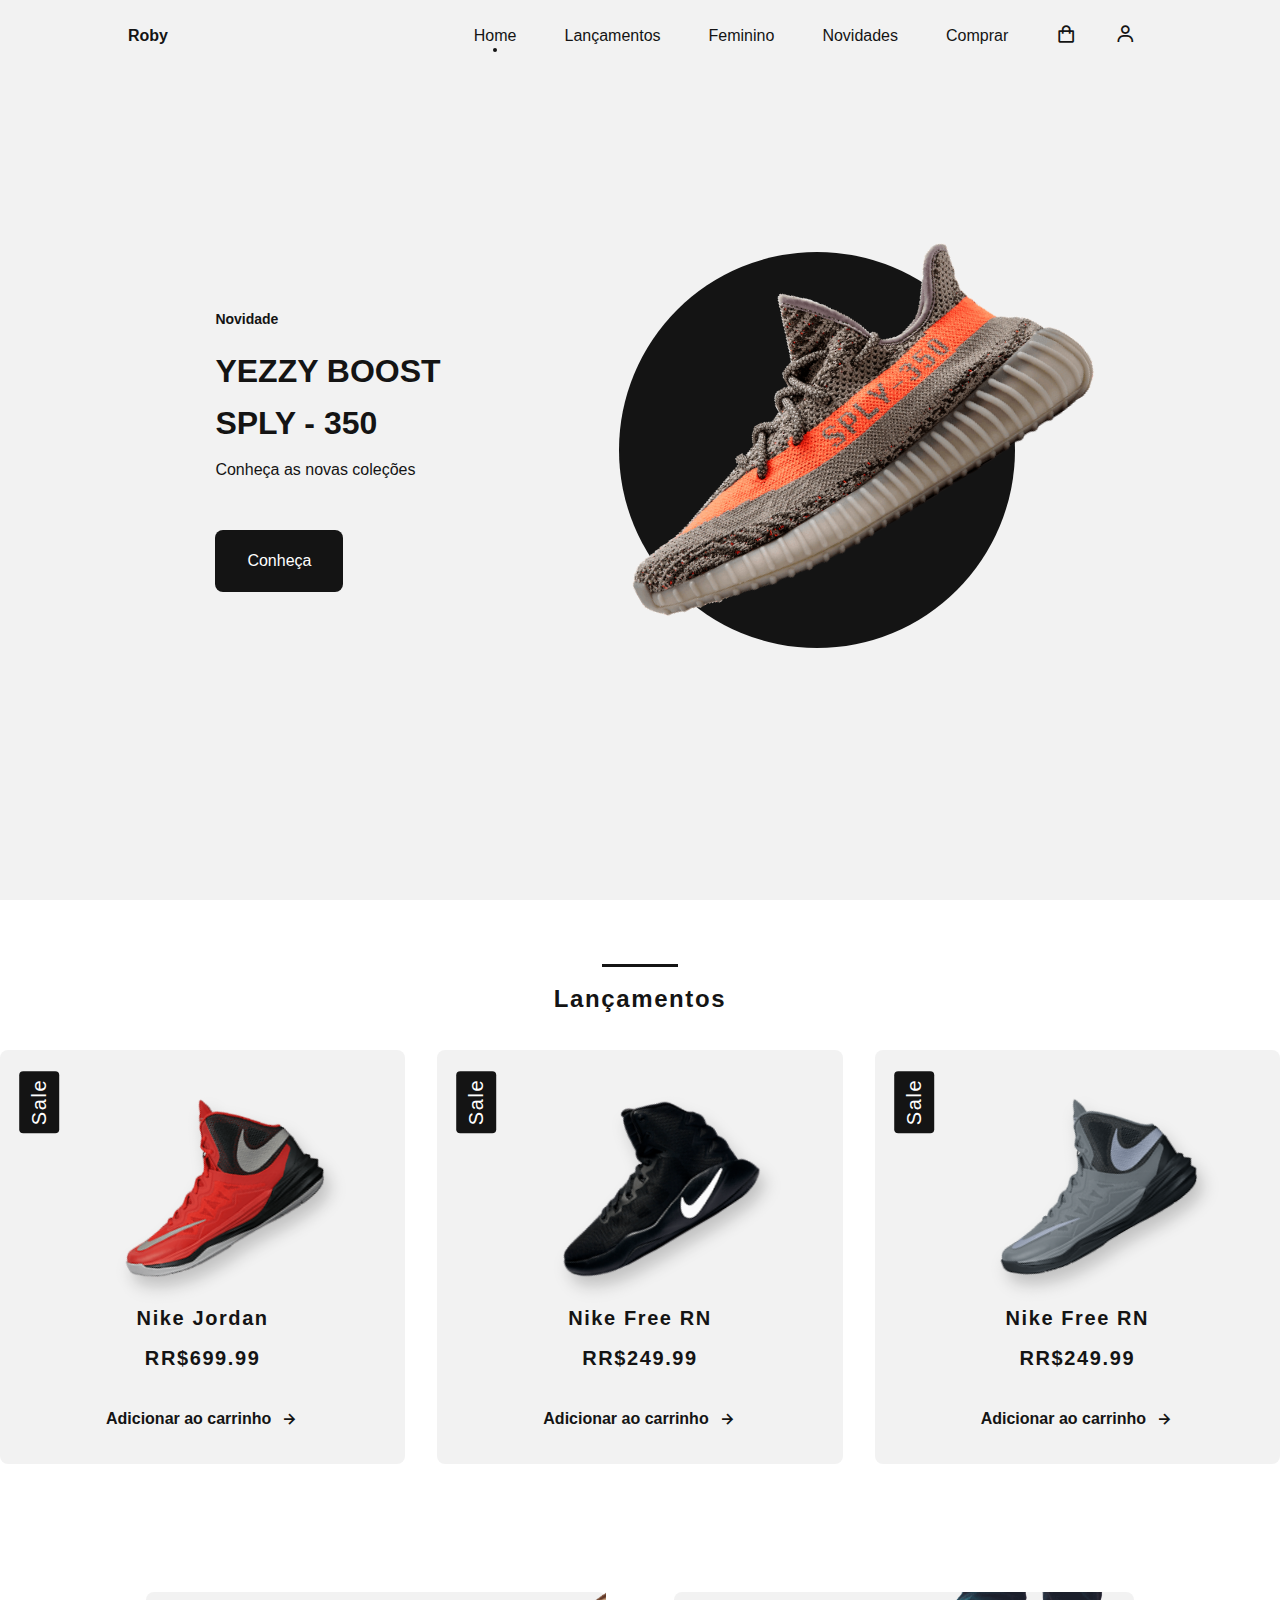
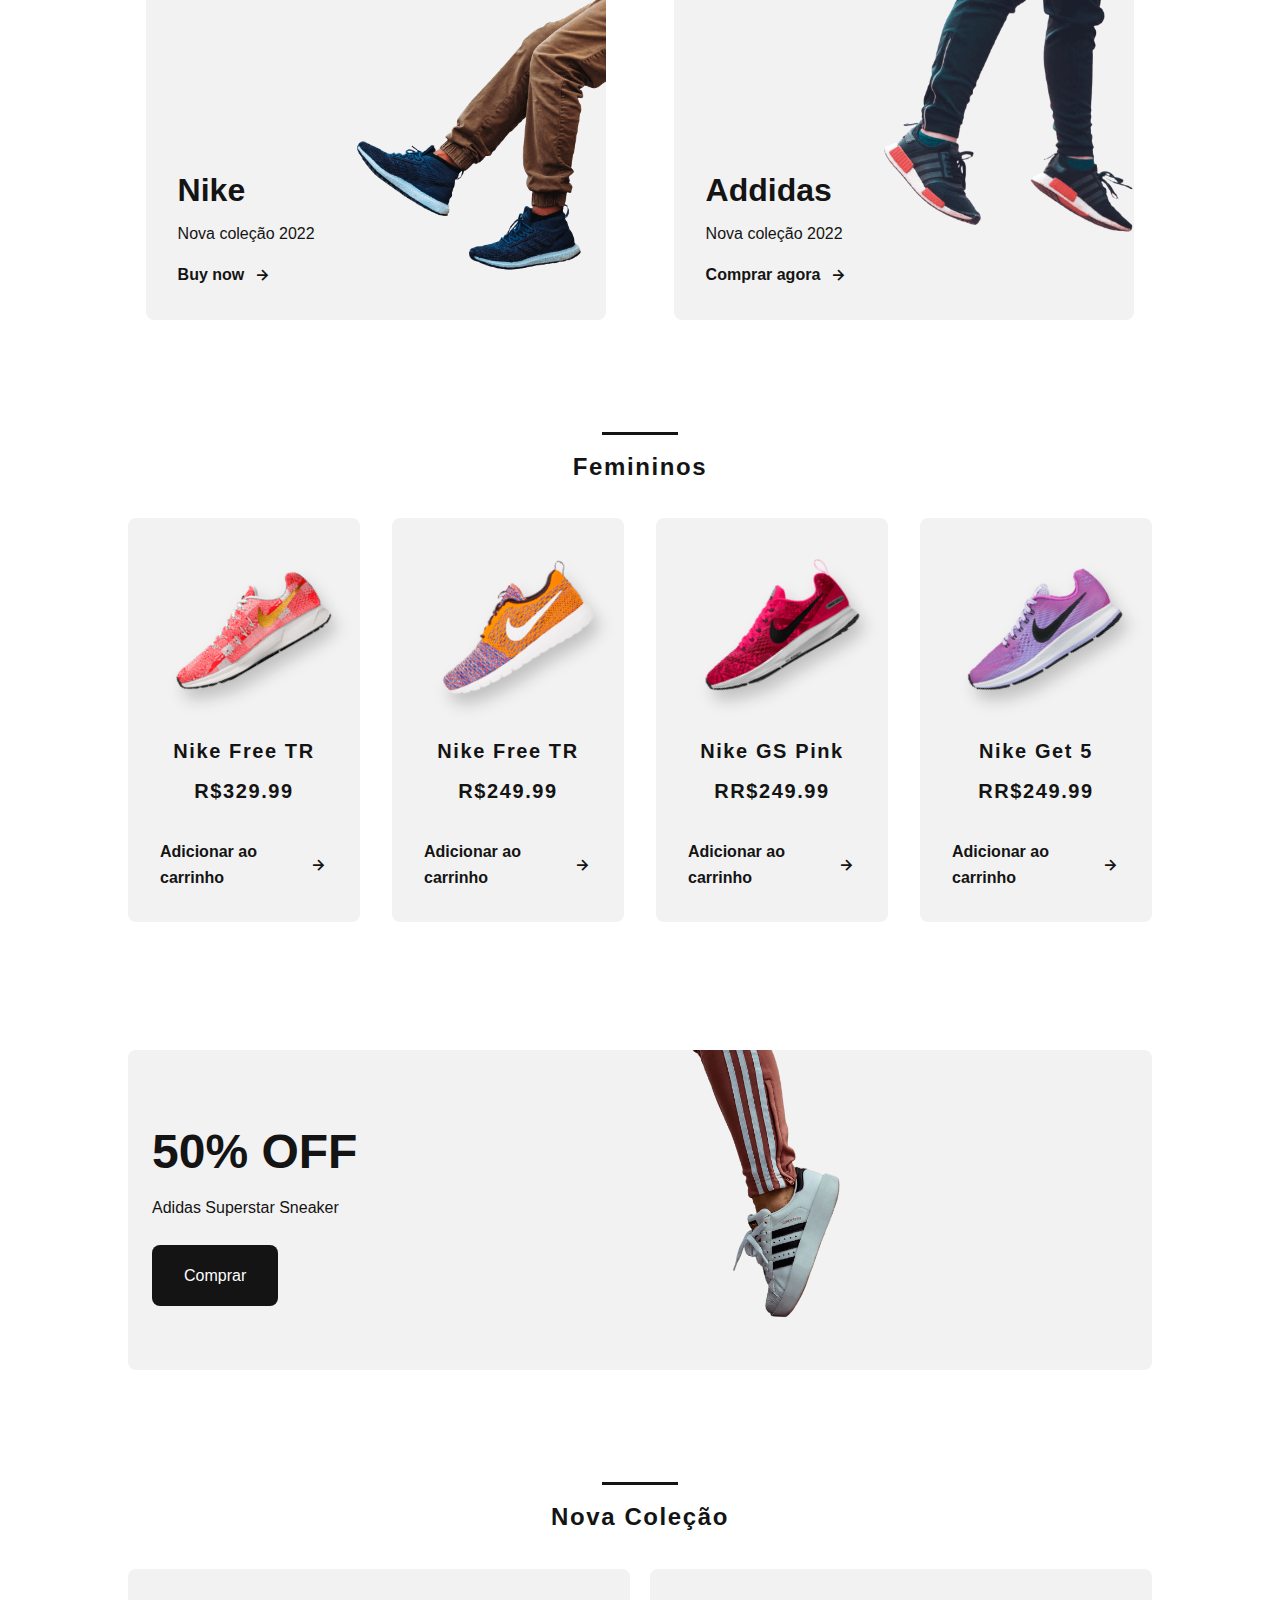
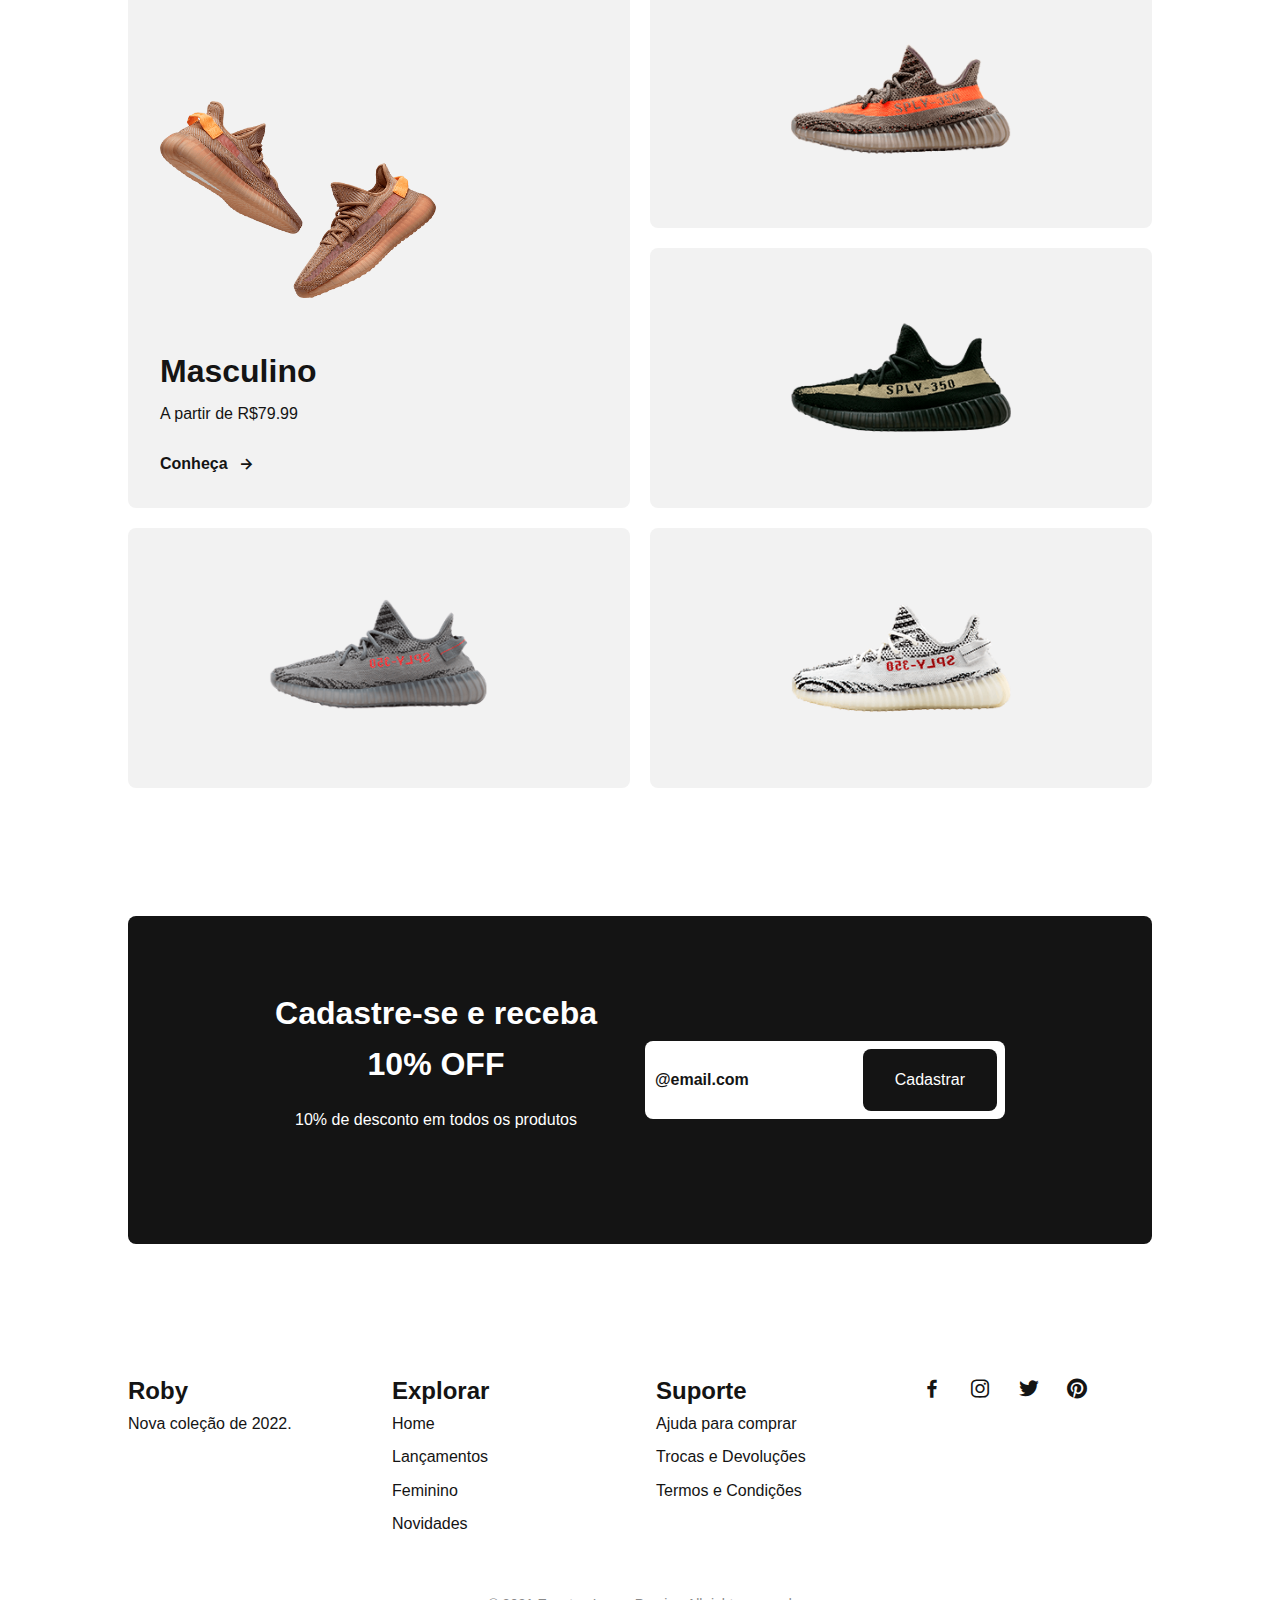
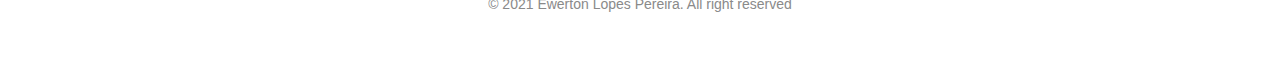
==== commit 223afaba: "index.html: fix links erros." ====
--- a/index.html
+++ b/index.html
@@ -18,7 +18,7 @@
           <i class="bx bxs-grid"></i>
         </div>
 
-        <a href="" class="nav__logo">Roby</a>
+        <a href="./index.html" class="nav__logo">Roby</a>
 
         <div class="nav__menu" id="nav-menu">
           <ul class="nav__list">
@@ -62,9 +62,7 @@
               YEZZY BOOST <br />
               SPLY - 350
             </h1>
-            <p class="home__description">
-              Explore the new collections of sneakers
-            </p>
+            <p class="home__description">Conheça as novas coleções</p>
             <a href="#" class="button">Conheça</a>
           </div>
         </div>
@@ -79,7 +77,7 @@
             <div class="sneaker__sale">Sale</div>
             <img src="./assets/img/featured1.png" alt="" class="sneaker__img" />
             <span class="sneaker__name">Nike Jordan</span>
-            <span class="sneaker__price">$149.99</span>
+            <span class="sneaker__price">RR$699.99</span>
             <a href="#" class="button-light"
               >Adicionar ao carrinho
               <i class="bx bx-right-arrow-alt button-icon"></i
@@ -90,7 +88,7 @@
             <div class="sneaker__sale">Sale</div>
             <img src="./assets/img/featured2.png" alt="" class="sneaker__img" />
             <span class="sneaker__name">Nike Free RN</span>
-            <span class="sneaker__price">$149.99</span>
+            <span class="sneaker__price">RR$249.99</span>
             <a href="#" class="button-light"
               >Adicionar ao carrinho
               <i class="bx bx-right-arrow-alt button-icon"></i
@@ -101,7 +99,7 @@
             <div class="sneaker__sale">Sale</div>
             <img src="./assets/img/featured3.png" alt="" class="sneaker__img" />
             <span class="sneaker__name">Nike Free RN</span>
-            <span class="sneaker__price">$149.99</span>
+            <span class="sneaker__price">RR$249.99</span>
             <a href="#" class="button-light"
               >Adicionar ao carrinho
               <i class="bx bx-right-arrow-alt button-icon"></i
@@ -116,7 +114,7 @@
           <div class="collection__card">
             <div class="collection__data">
               <h3 class="collection__name">Nike</h3>
-              <p class="collection__description">New collection 2021</p>
+              <p class="collection__description">Nova coleção 2022</p>
               <a href="" class="button-light"
                 >Buy now <i class="bx bx-right-arrow-alt button-icon"></i
               ></a>
@@ -132,9 +130,9 @@
           <div class="collection__card">
             <div class="collection__data">
               <h3 class="collection__name">Addidas</h3>
-              <p class="collection__description">New collection 2021</p>
+              <p class="collection__description">Nova coleção 2022</p>
               <a href="" class="button-light"
-                >Buy now <i class="bx bx-right-arrow-alt button-icon"></i
+                >Comprar agora <i class="bx bx-right-arrow-alt button-icon"></i
               ></a>
             </div>
 
@@ -155,7 +153,7 @@
           <article class="sneaker">
             <img src="./assets/img/women1.png" alt="" class="sneaker__img" />
             <span class="sneaker__name">Nike Free TR</span>
-            <span class="sneaker__price">$129.99</span>
+            <span class="sneaker__price">R$329.99</span>
             <a href="#" class="button-light"
               >Adicionar ao carrinho
               <i class="bx bx-right-arrow-alt button-icon"></i
@@ -165,7 +163,7 @@
           <article class="sneaker">
             <img src="./assets/img/women2.png" alt="" class="sneaker__img" />
             <span class="sneaker__name">Nike Free TR</span>
-            <span class="sneaker__price">$129.99</span>
+            <span class="sneaker__price">R$249.99</span>
             <a href="#" class="button-light"
               >Adicionar ao carrinho
               <i class="bx bx-right-arrow-alt button-icon"></i
@@ -175,7 +173,7 @@
           <article class="sneaker">
             <img src="./assets/img/women3.png" alt="" class="sneaker__img" />
             <span class="sneaker__name">Nike GS Pink</span>
-            <span class="sneaker__price">$129.99</span>
+            <span class="sneaker__price">RR$249.99</span>
             <a href="#" class="button-light"
               >Adicionar ao carrinho
               <i class="bx bx-right-arrow-alt button-icon"></i
@@ -185,7 +183,7 @@
           <article class="sneaker">
             <img src="./assets/img/women4.png" alt="" class="sneaker__img" />
             <span class="sneaker__name">Nike Get 5</span>
-            <span class="sneaker__price">$129.99</span>
+            <span class="sneaker__price">RR$249.99</span>
             <a href="#" class="button-light"
               >Adicionar ao carrinho
               <i class="bx bx-right-arrow-alt button-icon"></i
@@ -199,7 +197,7 @@
         <div class="offer__container bd-grid">
           <div class="offer__data">
             <h3 class="offer__title">50% OFF</h3>
-            <p class="offer__description">In Adidas Superstar Sneaker</p>
+            <p class="offer__description">Adidas Superstar Sneaker</p>
             <a href="#" class="button">Comprar</a>
           </div>
 
@@ -302,7 +300,7 @@
         <div class="footer__container bd-grid">
           <div class="footer_box">
             <h3 class="footer__title">Roby</h3>
-            <p class="footer__description">Nov coleção de 2021.</p>
+            <p class="footer__description">Nova coleção de 2022.</p>
           </div>
 
           <div class="footer_box">
@@ -319,7 +317,7 @@
             <h3 class="footer__title">Suporte</h3>
             <ul>
               <li><a href="#" class="footer__link">Ajuda para comprar</a></li>
-              <li><a href="#" class="footer__link">Assistência</a></li>
+              <li><a href="#" class="footer__link">Trocas e Devoluções</a></li>
               <li><a href="#" class="footer__link">Termos e Condições</a></li>
             </ul>
           </div>
--- a/assets/css/style.css
+++ b/assets/css/style.css
@@ -564,14 +564,14 @@
   }
 
   .home__container {
-    height: calc(70vh - 2rem);
+    height: calc(80vh - 2rem);
     display: flex;
     flex-direction: column;
     width: 80%;
   }
 
   .home_sneaker {
-    position: relative;
+    position: absolute;
     display: block;
     justify-content: center;
     align-self: center;
@@ -582,13 +582,13 @@
     height: 200px;
     background-color: var(--dark-color);
     border-radius: 50%;
-    margin: 0 auto;
+    margin: 3rem 4rem;
   }
 
   .home__img {
-    position: absolute;
-    top: 2rem;
-    max-width: initial;
+    position: relative;
+    top: 1rem;
+    right: 2rem;
     width: 255px;
     transform: var(--rotate-img);
   }
